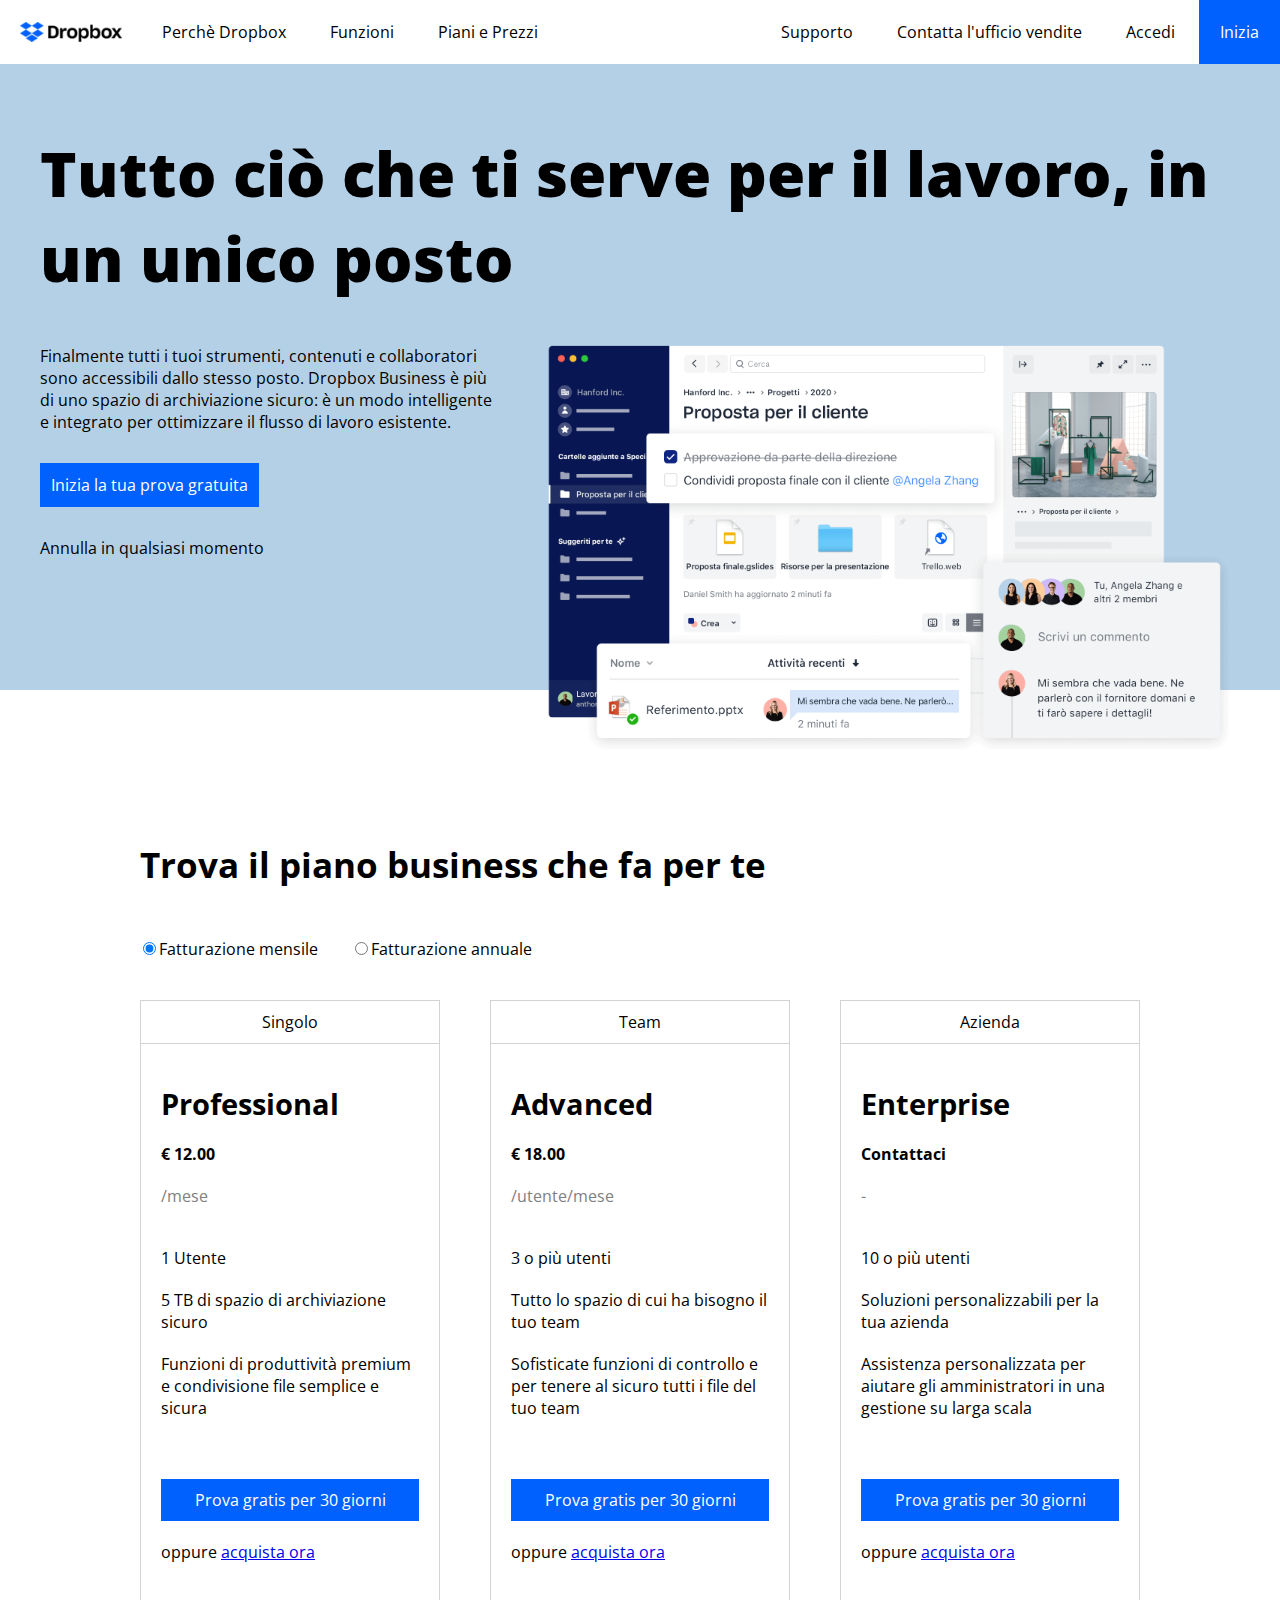
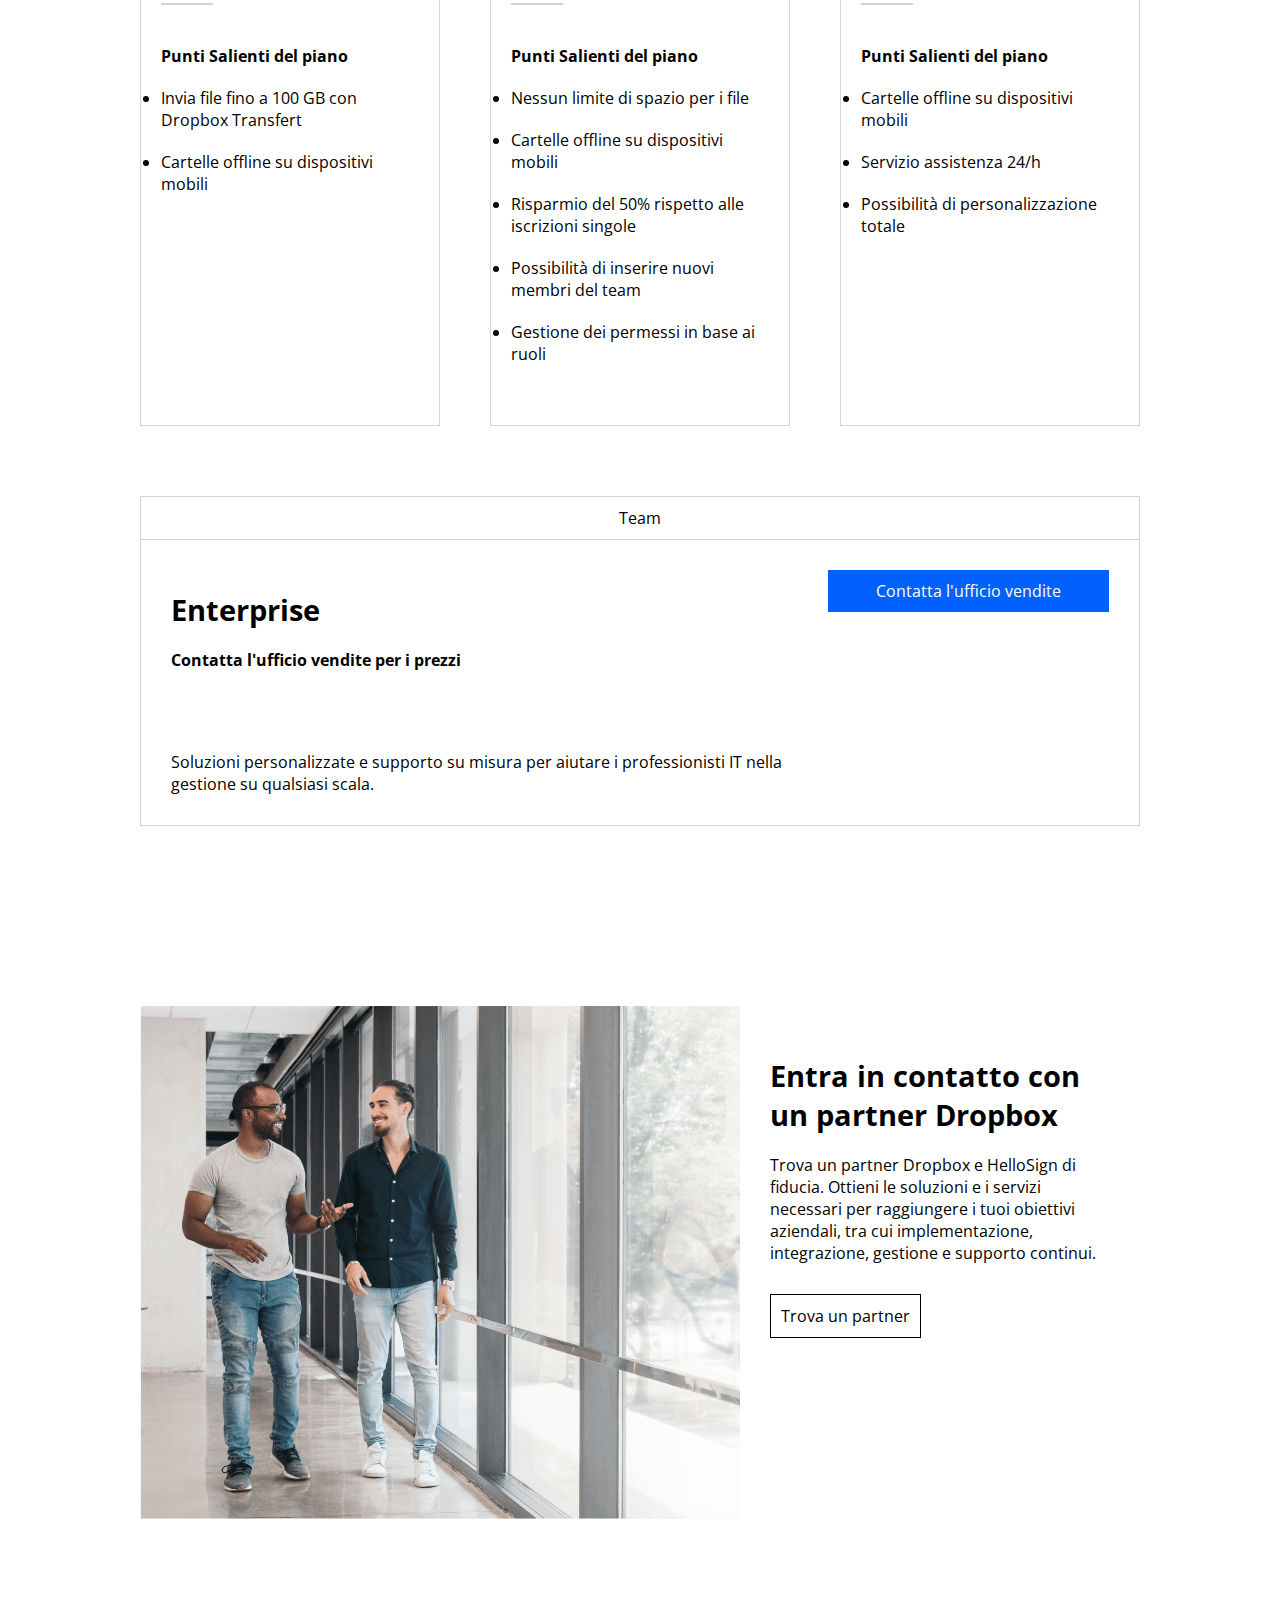
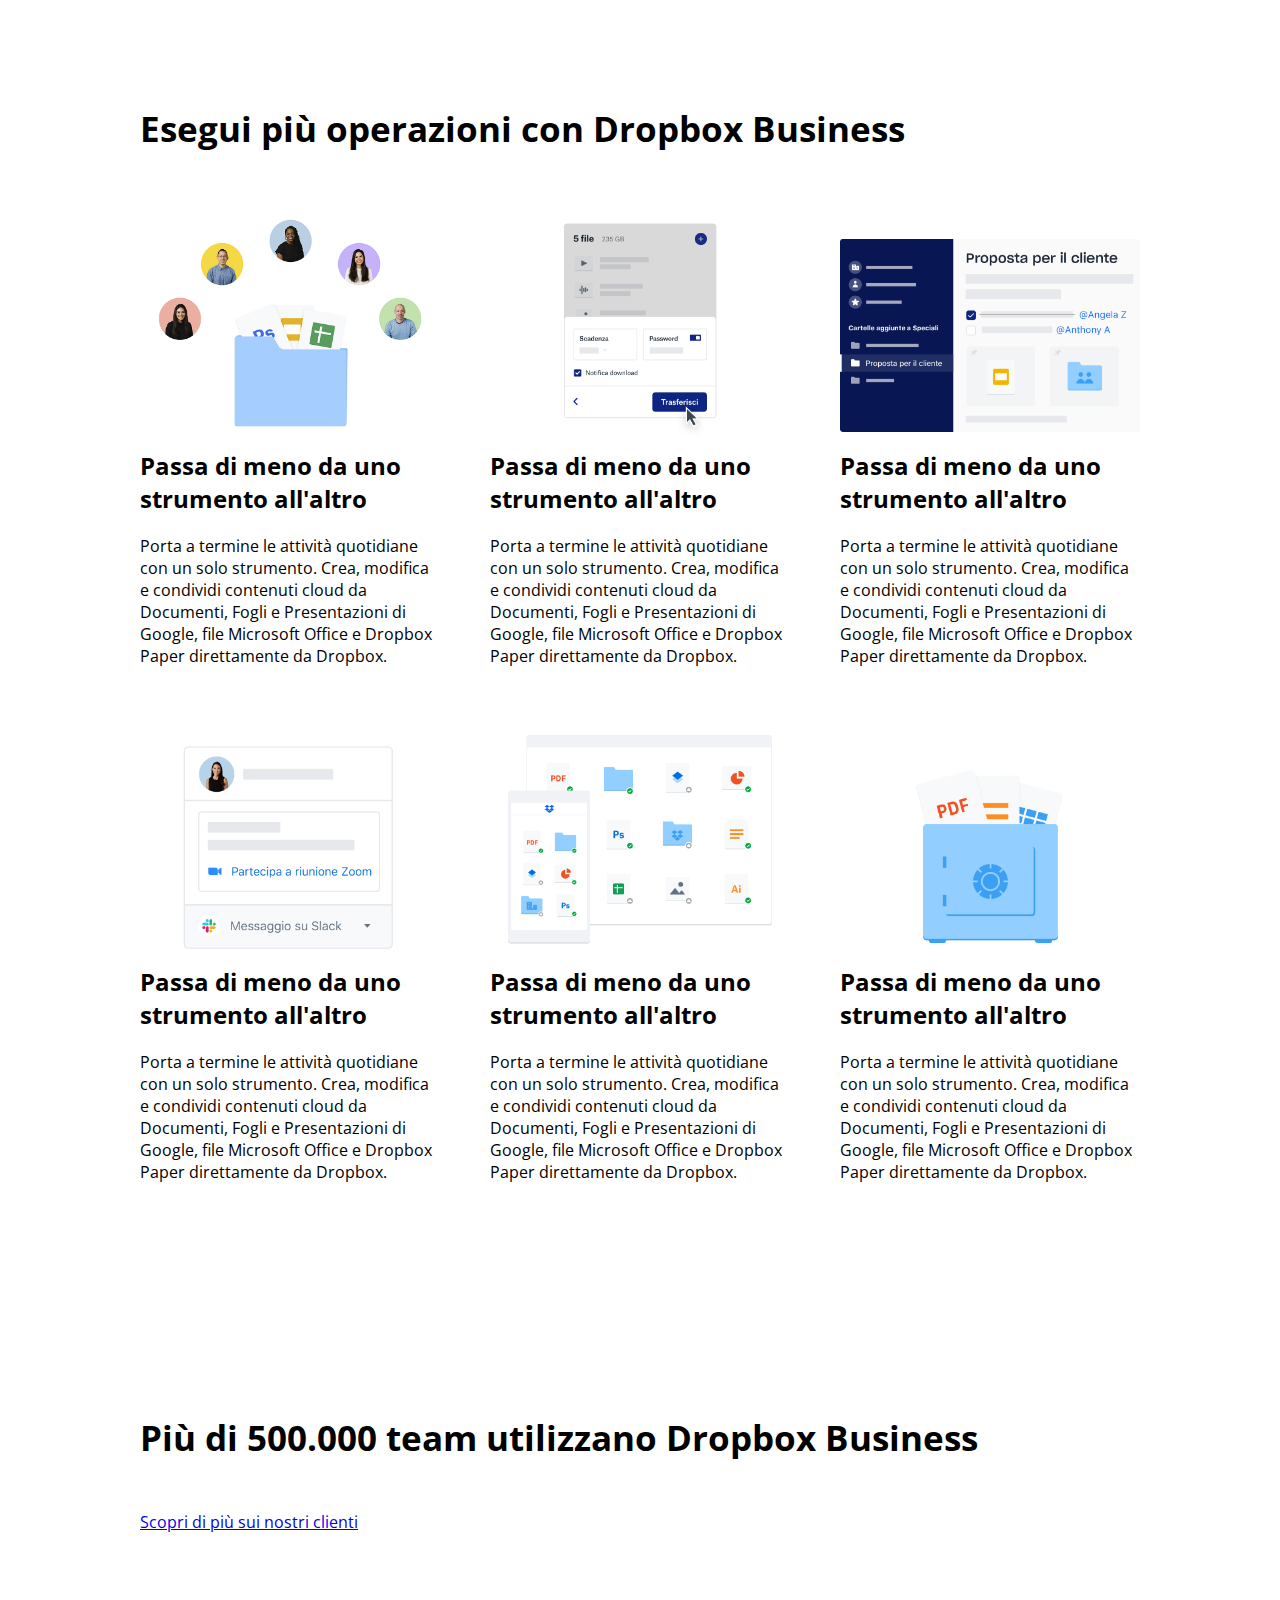
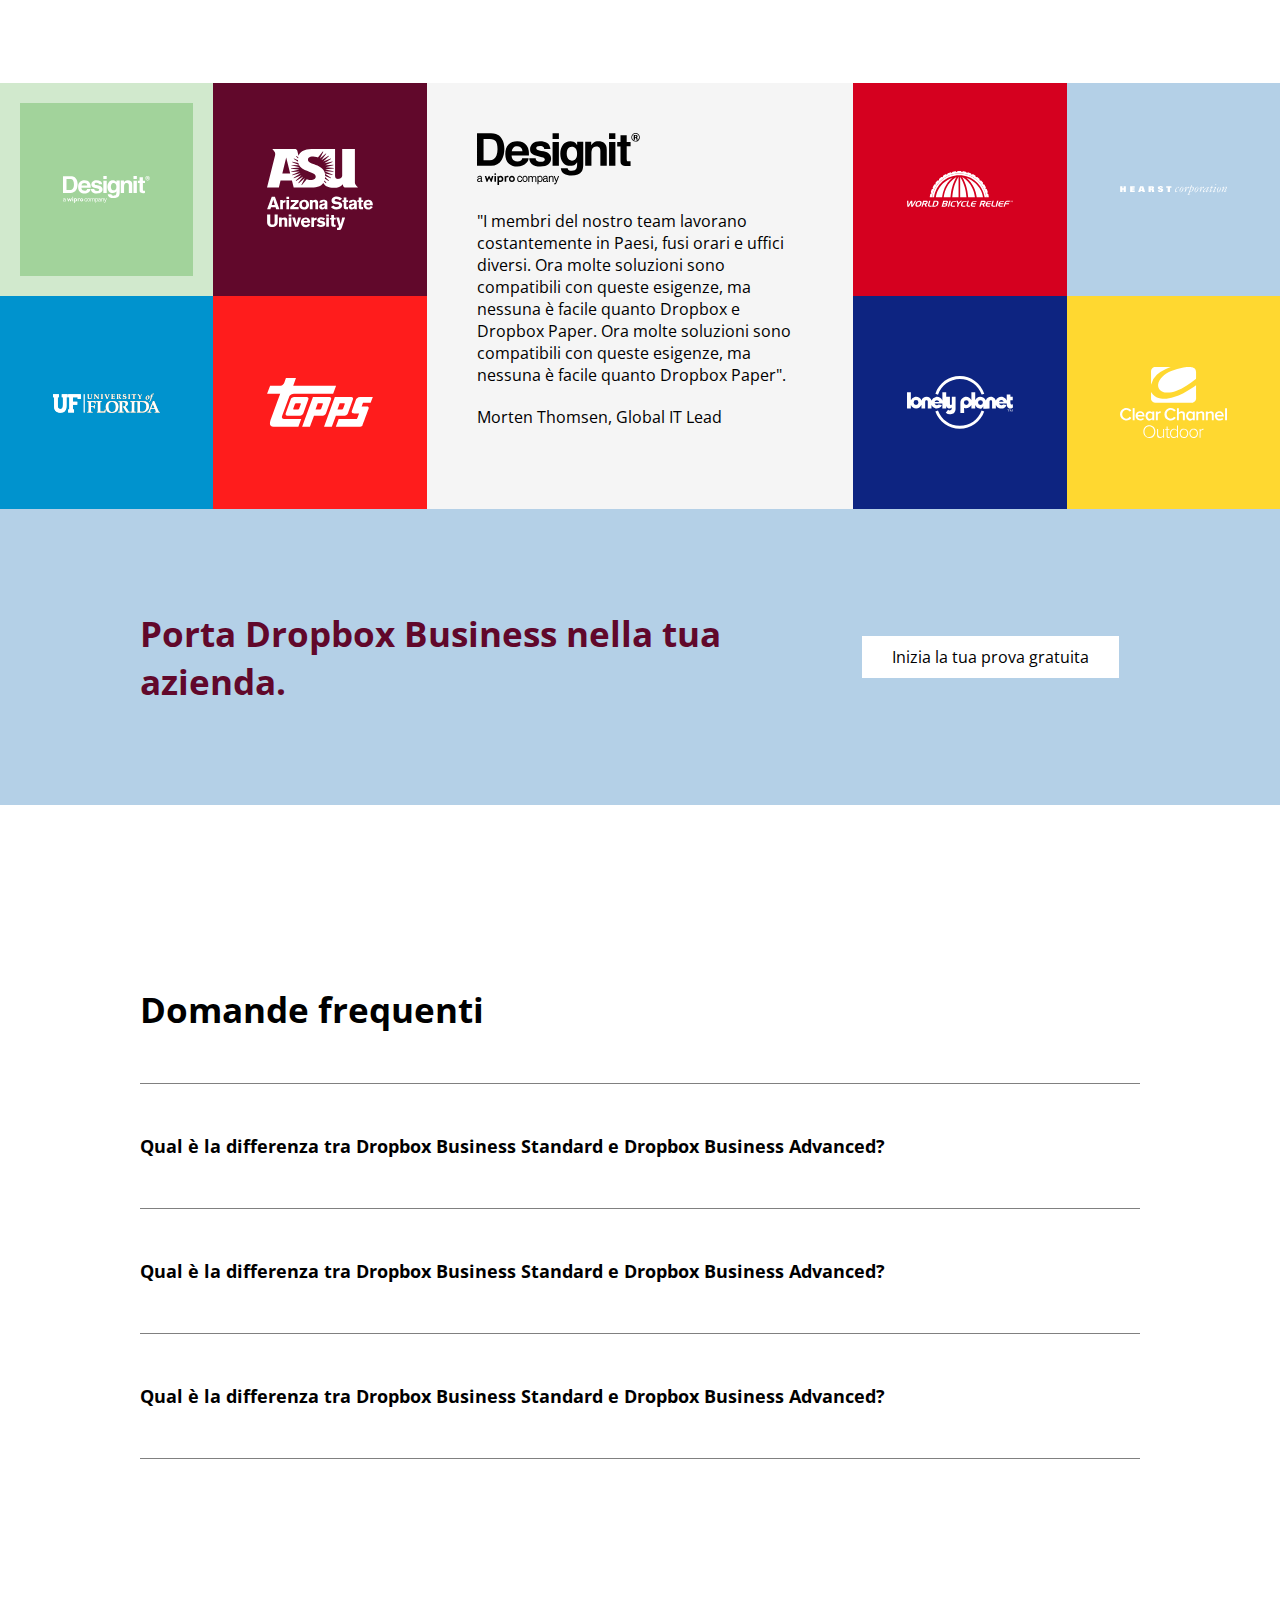
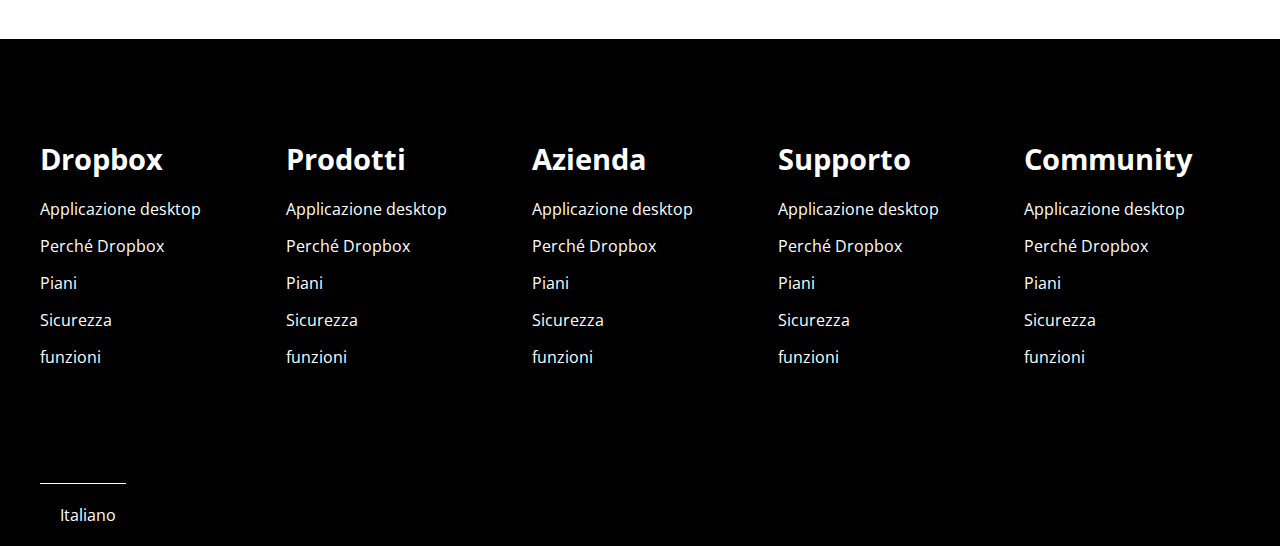
==== BONUS/index.html @ 6162ee79 "- START bonus - MAKE first nav header" ====
<!DOCTYPE html>
<html lang="en">
    <head>
        <meta charset="UTF-8">
        <meta name="viewport" content="width=device-width, initial-scale=1.0">
        <title>Tutto ciò che ti serve per il lavoro, in un unico posto | Dropbox</title>

        <!-- Google Fonts -->
        <link rel="preconnect" href="https://fonts.googleapis.com">
        <link rel="preconnect" href="https://fonts.gstatic.com" crossorigin>
        <link href="https://fonts.googleapis.com/css2?family=Open+Sans:wght@300;700;800&display=swap" rel="stylesheet">

        <!-- css -->
        <link rel="stylesheet" href="css/style.css">

        <!-- Font Awesome -->
        <link rel="stylesheet" href="https://cdnjs.cloudflare.com/ajax/libs/font-awesome/6.4.2/css/all.min.css" integrity="sha512-z3gLpd7yknf1YoNbCzqRKc4qyor8gaKU1qmn+CShxbuBusANI9QpRohGBreCFkKxLhei6S9CQXFEbbKuqLg0DA==" crossorigin="anonymous" referrerpolicy="no-referrer" />
    </head>
    <body class="debug">
        

        <header>

            <section class="top-header flex">

                <div class="left flex">
                    <div class="img_container">
                        <img src="img/logo-small.png" alt="Dropbox">
                    </div>
                    <nav>
                        <ul>
                            <li class="faq">
                                <a href="#">Perchè Dropbox</a>
                                <div class="nav_faq">
                                    <ul>
                                        <li><h5>Panoramica</h5></li>
                                        <li><a href="#">Ispirati</a></li>
                                        <li><a href="#">Cosa dicono i clienti</a></li>
                                        <li><a href="#">Integrazioni di app</a></li>
                                        <li><a href="#">Risorse</a></li>
                                    </ul>
                                </div>
                            </li>
                            <li><a href="#">Funzioni</a></li>
                            <li><a href="#">Piani e Prezzi</a></li>
                        </ul>
                    </nav>
                </div>

                <div class="right flex">
                    <nav>
                        <ul>
                            <li>
                                <a href="#">Supporto</a>
                            </li>
                            <li><a href="#">Contatta l'ufficio vendite</a></li>
                            <li><a href="#">Accedi</a></li>
                            <li><a href="#" class="button">Inizia</a></li>
                        </ul>
                    </nav>
                </div>

            </section>

            <section class="bottom-header">
                <div class="background">
                    <div class="container-large">
                        <div class="jumbotron">
                            <h1>Tutto ciò che ti serve per il lavoro, in un unico posto</h1>
                            <div class="my_row flex">

                                <div class="my_col_40">

                                    <p>
                                        Finalmente tutti i tuoi strumenti, contenuti e collaboratori sono accessibili dallo stesso posto. Dropbox Business è più di uno spazio di archiviazione sicuro: 
                                        è un modo intelligente e integrato per ottimizzare il flusso di lavoro esistente.
                                    </p>
                                    <a href="#" class="button large">Inizia la tua prova gratuita</a>
                                    <div>Annulla in qualsiasi momento</div>
                                    <a href="#section_price" class="arrow-down"><i class="fa-solid fa-arrow-down"></i></a>
                                </div>


                                <div class="my_col_60">
                                    <img src="img/jumbo.png" alt="Dropbox_free_trial">
                                </div>

                            </div>
                        </div>
                    </div>
                </div>

            </section>
        </header>

        <main>
            <div class="container-small">
                 
                <h2 id="section_price">Trova il piano business che fa per te</h2>

                <div class="input-box">
                    <span><input type="radio" id="month" name="billing" checked><label for="month">Fatturazione mensile</label></span>
                    <span><input type="radio" id="year" name="billing"><label for="year">Fatturazione annuale</label></span>
                </div>
                
                <div class="my_row flex">
                     <div class="card">
                        <div class="card-top">
                            <span><i class="fa-solid fa-user"></i> Singolo</span>
                        </div>
                        <div class="card-bottom">
                            <h3>Professional</h3>
                            <h4>€ 12.00</h4>
                            <span class="price-info">/mese</span>

                            <ul class="fa-ul">
                                <li><span class="fa-li"><i class="fa-solid fa-user"></i></span>1 Utente</li>
                                <li><span class="fa-li"><i class="fa-solid fa-folder"></i></span>5 TB di spazio di archiviazione sicuro</li>
                                <li><span class="fa-li"><i class="fa-solid fa-share-nodes"></i></span>Funzioni di produttività premium
                                    e condivisione file semplice e sicura</li>
                            </ul>

                            <div class="button-card">
                                <a href="#">Prova gratis per 30 giorni</a>
                            </div>

                            <span>oppure <a href="#">acquista ora</a></span>

                            <hr>
                            
                            <div class="list-info">
                                <h4>Punti Salienti del piano</h4>
                                <ul class="fa-ul">
                                    <li><span class="fa-li"><i class="fa-solid fa-check"></i></span>Invia file fino a 100 GB con Dropbox Transfert</li>
                                    <li><span class="fa-li"><i class="fa-solid fa-check"></i></span>Cartelle offline su dispositivi mobili</li>
                                </ul>
                            </div>
                        </div>

                     </div>

                     <div class="card">
                        <div class="card-top">
                            <span><i class="fa-solid fa-users"></i> Team</span>
                        </div>
                        <div class="card-bottom">
                            <h3>Advanced</h3>
                            <h4>€ 18.00</h4>
                            <span class="price-info">/utente/mese</span>

                            <ul class="fa-ul">
                                <li><span class="fa-li"><i class="fa-solid fa-users"></i></span>3 o più utenti</li>
                                <li><span class="fa-li"><i class="fa-solid fa-folder"></i></span>Tutto lo spazio di cui ha bisogno il tuo team</li>
                                <li><span class="fa-li"><i class="fa-solid fa-share-nodes"></i></span>Sofisticate funzioni di controllo e per tenere al sicuro tutti i file del tuo team</li>
                            </ul>

                            <div class="button-card">
                                <a href="#">Prova gratis per 30 giorni</a>
                            </div>

                            <span>oppure <a href="#">acquista ora</a></span>

                            <hr>
                            
                            <div class="list-info">
                                <h4>Punti Salienti del piano</h4>
                                <ul class="fa-ul">
                                    <li><span class="fa-li"><i class="fa-solid fa-check"></i></span>Nessun limite di spazio per i file</li>
                                    <li><span class="fa-li"><i class="fa-solid fa-check"></i></span>Cartelle offline su dispositivi mobili</li>
                                    <li><span class="fa-li"><i class="fa-solid fa-check"></i></span>Risparmio del 50% rispetto alle iscrizioni singole</li>
                                    <li><span class="fa-li"><i class="fa-solid fa-check"></i></span>Possibilità di inserire nuovi membri del team</li>
                                    <li><span class="fa-li"><i class="fa-solid fa-check"></i></span>Gestione dei permessi in base ai ruoli</li>
                                </ul>
                            </div>
                        </div>

                     </div>

                     <div class="card">
                        <div class="card-top">
                            <span><i class="fa-solid fa-building"></i> Azienda</span>
                        </div>
                        <div class="card-bottom">
                            <h3>Enterprise</h3>
                            <h4>Contattaci</h4>
                            <span class="price-info">-</span>

                            <ul class="fa-ul">
                                <li><span class="fa-li"><i class="fa-solid fa-user"></i></span>10 o più utenti</li>
                                <li><span class="fa-li"><i class="fa-solid fa-folder"></i></span>Soluzioni personalizzabili per la tua azienda</li>
                                <li><span class="fa-li"><i class="fa-solid fa-share-nodes"></i></span>Assistenza personalizzata per aiutare gli amministratori in una gestione su larga scala</li>
                            </ul>

                            <div class="button-card">
                                <a href="#">Prova gratis per 30 giorni</a>
                            </div>

                            <span>oppure <a href="#">acquista ora</a></span>

                            <hr>
                            
                            <div class="list-info">
                                <h4>Punti Salienti del piano</h4>
                                <ul class="fa-ul">
                                    <li><span class="fa-li"><i class="fa-solid fa-check"></i></span>Cartelle offline su dispositivi mobili</li>
                                    <li><span class="fa-li"><i class="fa-solid fa-check"></i></span>Servizio assistenza 24/h</li>
                                    <li><span class="fa-li"><i class="fa-solid fa-check"></i></span>Possibilità di personalizzazione totale</li>
                                </ul>
                            </div>
                        </div>

                     </div>
                </div>

                <div class="horizontal_card">
                    <div class="card-top">
                        <span><i class="fa-solid fa-building"></i> Team</span>
                    </div>
                    <div class="card-bottom flex">

                        <div class="my_col_70">
                            <h3>Enterprise</h3>
                            <h4>Contatta l'ufficio vendite per i prezzi</h4>
                            <p>
                                Soluzioni personalizzate e supporto su misura per aiutare i professionisti IT nella gestione su qualsiasi scala.
                            </p>
                        </div>

                        <div class="my_col_30">
                            <div class="button-card">
                                <a href="#">Contatta l'ufficio vendite</a>
                            </div>
                        </div>

                    </div>
                </div>
                
                <div class="my_row big flex">
                    <div class="my_col_60">
                        <img src="img/partner.png" alt="">
                    </div>

                    <div class="my_col_40">
                        <h3>Entra in contatto con un partner Dropbox</h3>
                        <p>
                            Trova un partner Dropbox e HelloSign di fiducia. Ottieni le soluzioni e i servizi necessari per raggiungere i tuoi obiettivi aziendali, tra cui implementazione, integrazione, gestione e supporto continui.
                        </p>

                        <a href="" class="button large trasparent">Trova un partner</a>
                    </div>
                </div>

                <h2>Esegui più operazioni con Dropbox Business</h2>

                <div class="card_box flex">

                    <div class="card">

                        <img src="img/business-feature-switching-tools.png" alt="">
                        <h3>Passa di meno da uno strumento all'altro</h3>
                        <p>
                            Porta a termine le attività quotidiane con un solo strumento. Crea, modifica e condividi contenuti cloud da Documenti, Fogli e Presentazioni di Google, file Microsoft Office e Dropbox Paper direttamente da Dropbox.
                        </p>

                    </div>

                    <div class="card">

                        <img src="img/business-feature-send-files-it.png" alt="">
                        <h3>Passa di meno da uno strumento all'altro</h3>
                        <p>
                            Porta a termine le attività quotidiane con un solo strumento. Crea, modifica e condividi contenuti cloud da Documenti, Fogli e Presentazioni di Google, file Microsoft Office e Dropbox Paper direttamente da Dropbox.
                        </p>

                    </div>

                    <div class="card">

                        <img src="img/business-feature-coordinate-it.png" alt="">
                        <h3>Passa di meno da uno strumento all'altro</h3>
                        <p>
                            Porta a termine le attività quotidiane con un solo strumento. Crea, modifica e condividi contenuti cloud da Documenti, Fogli e Presentazioni di Google, file Microsoft Office e Dropbox Paper direttamente da Dropbox.
                        </p>

                    </div>

                    <div class="card">

                        <img src="img/business-feature-integrations-it.png" alt="">
                        <h3>Passa di meno da uno strumento all'altro</h3>
                        <p>
                            Porta a termine le attività quotidiane con un solo strumento. Crea, modifica e condividi contenuti cloud da Documenti, Fogli e Presentazioni di Google, file Microsoft Office e Dropbox Paper direttamente da Dropbox.
                        </p>

                    </div>

                    <div class="card">

                        <img src="img/business-feature-multi-device.png" alt="">
                        <h3>Passa di meno da uno strumento all'altro</h3>
                        <p>
                            Porta a termine le attività quotidiane con un solo strumento. Crea, modifica e condividi contenuti cloud da Documenti, Fogli e Presentazioni di Google, file Microsoft Office e Dropbox Paper direttamente da Dropbox.
                        </p>

                    </div>

                    <div class="card">

                        <img src="img/business-feature-security.png" alt="">
                        <h3>Passa di meno da uno strumento all'altro</h3>
                        <p>
                            Porta a termine le attività quotidiane con un solo strumento. Crea, modifica e condividi contenuti cloud da Documenti, Fogli e Presentazioni di Google, file Microsoft Office e Dropbox Paper direttamente da Dropbox.
                        </p>

                    </div>


                </div>

                <h2>Più di 500.000 team utilizzano Dropbox Business</h2>

                <a href="#">Scopri di più sui nostri clienti</a>

            </div>

            <div class="my_row_square flex">

                <div class="flex">
                    <div class="square_1-2 flex lightgreen"><img src="img/designit.svg" alt="Designit"></div>
                    <div class="square_1-2 flex bordeaux"><img src="img/arizona_state_university.svg" alt="Arizona_State_University"></div>
                    <div class="square_1-2 flex skyblue"><img src="img/university_of_florida.svg" alt="University_of_Florida"></div>
                    <div class="square_1-2 flex orangered"><img src="img/topps.svg" alt="Topps"></div>
                </div>


                <div class="corp_info">

                    <img src="img/designit.svg" alt="Designit">
                    <p>
                        "I membri del nostro team lavorano costantemente in Paesi, fusi orari e uffici diversi. Ora molte soluzioni sono compatibili con queste esigenze, ma nessuna è facile quanto Dropbox e Dropbox Paper. Ora molte soluzioni sono compatibili con queste esigenze, ma nessuna è facile quanto Dropbox Paper".
                    </p>

                    <span>Morten Thomsen, Global IT Lead</span>

                </div>


                <div class="flex">
                    <div class="square_1-2 flex red"><img src="img/world_bicycle_relief.svg" alt="World_Bicycle_Relief"></div>
                    <div class="square_1-2 flex lightblue"><img src="img/hearst_corp.svg" alt="Hearst_corp"></div>
                    <div class="square_1-2 flex darkblue"><img src="img/lonely_planet.svg" alt="Lonely_Planet"></div>
                    <div class="square_1-2 flex yellow"><img src="img/clear_channel.svg" alt="Clear_Channel"></div>
                </div>

            </div>

            <div class="background">
                <div class="container-small">

                    <div class="my_row small flex">

                        <div class="my_col_70 flex">
                            <h2>Porta Dropbox Business nella tua azienda.</h2>
                        </div>
    
                        <div class="my_col_30 flex">
                            <div class="button-card">
                                <a href="#" class="white">Inizia la tua prova gratuita</a>
                            </div>
                        </div>

                    </div>
                        
                </div>
            </div>
            
            <div class="container-small">

                <h2>Domande frequenti</h2>

                <div class="row-box">

                     <div class="flex">
                        <h4>Qual è la differenza tra Dropbox Business Standard e Dropbox Business Advanced?</h4>
                        <a href=""><i class="fa-solid fa-chevron-down"></i></a>
                     </div>
                     <div class="flex">
                        <h4>Qual è la differenza tra Dropbox Business Standard e Dropbox Business Advanced?</h4>
                        <a href=""><i class="fa-solid fa-chevron-down"></i></a>
                     </div>
                     <div class="flex">
                        <h4>Qual è la differenza tra Dropbox Business Standard e Dropbox Business Advanced?</h4>
                        <a href=""><i class="fa-solid fa-chevron-down"></i></a>
                     </div>

                </div>
            </div>
        </main>

        <footer>
            
            <div class="container-large">
                <section class="footer-top">

                    <div class="my_row flex">

                        <div class="footer_col">

                            <h3>Dropbox</h3>
                            <nav>
                                <ul>
                                    <li><a href="">Applicazione desktop</a></li>
                                    <li><a href="">Perché Dropbox</a></li>
                                    <li><a href="">Piani</a></li>
                                    <li><a href="">Sicurezza</a></li>
                                    <li><a href="">funzioni</a></li>
                                </ul>
                            </nav>
                        </div>

                        <div class="footer_col">

                            <h3>Prodotti</h3>
                            <nav>
                                <ul>
                                    <li><a href="">Applicazione desktop</a></li>
                                    <li><a href="">Perché Dropbox</a></li>
                                    <li><a href="">Piani</a></li>
                                    <li><a href="">Sicurezza</a></li>
                                    <li><a href="">funzioni</a></li>
                                </ul>
                            </nav>
                        </div>

                        <div class="footer_col">

                            <h3>Azienda</h3>
                            <nav>
                                <ul>
                                    <li><a href="">Applicazione desktop</a></li>
                                    <li><a href="">Perché Dropbox</a></li>
                                    <li><a href="">Piani</a></li>
                                    <li><a href="">Sicurezza</a></li>
                                    <li><a href="">funzioni</a></li>
                                </ul>
                            </nav>
                        </div>

                        <div class="footer_col">

                            <h3>Supporto</h3>
                            <nav>
                                <ul>
                                    <li><a href="">Applicazione desktop</a></li>
                                    <li><a href="">Perché Dropbox</a></li>
                                    <li><a href="">Piani</a></li>
                                    <li><a href="">Sicurezza</a></li>
                                    <li><a href="">funzioni</a></li>
                                </ul>
                            </nav>
                        </div>

                        <div class="footer_col">

                            <h3>Community</h3>
                            <nav>
                                <ul>
                                    <li><a href="">Applicazione desktop</a></li>
                                    <li><a href="">Perché Dropbox</a></li>
                                    <li><a href="">Piani</a></li>
                                    <li><a href="">Sicurezza</a></li>
                                    <li><a href="">funzioni</a></li>
                                </ul>
                            </nav>
                        </div>

                    </div>

                </section>

                <section class="footer-bottom">
                    <span><i class="fa-solid fa-earth-americas"></i> Italiano <a href="#"><i class="fa-solid fa-caret-up"></i></a></span>
                </section>
            </div>
            
        </footer>

    </body>
</html>
---- BONUS/css/style.css ----
/*
    RESET 
*/

*{
    margin: 0;
    padding: 0;
    box-sizing: border-box;
}

/*
    GENERAL
*/

html{
    font-family: 'Open Sans', sans-serif;
    scroll-behavior: smooth;
}

.flex{
    display: flex;
}

.container-large{
    max-width: 1200px;
    margin: 0 auto;
}

.container-small{
    max-width: 1000px;
    margin: 0 auto;
}

.my_col_40{
    width: 40%;
}

.my_col_60{
    width: 60%;
}

.my_col_30{
    width: 30%;
}

.my_col_70{
    width: 70%;
}

.footer_col{
    width: calc(90% / 5);
}

.card{
    width: calc(90% / 3);
}

.top-header a{
    text-decoration: none;
    color: black;
}

.button{
   display: inline-block;
   padding: 3px 10px;
   background-color: #0061ff;
   border: 1px solid #0061ff; 
}

.large{
    padding: 10px 10px; 
 }

a.button{
    color: white;
    text-decoration: none;
}


h3{
    font-size: 1.8em;
}

h2{
    font-size: 1.5em;
}

.button-card{
    text-align: center;
}

.button-card > a{
    color: white;
    padding: 10px 10px;
    display: inline-block;
    text-decoration: none;
    background-color: #0061ff;
    width: 100%;
}

.button-card > .white{
    color: black;
    padding: 10px 30px;
    display: inline-block;
    text-decoration: none;
    background-color: white;
    width: 100%;
}

.button.large.trasparent{
   background-color: transparent;
   border: 1px solid black;
   color: black;
}

.square_1-2{
    width: 50%;
    height: 50%;
}

.bordeaux{
    background-color: #61082b;
}

.lightgreen{
    background-color: #a2d39b;
}

.orangered{
    background-color: #ff1c1c;
}

.skyblue{
    background-color: #0093ce;
}

.red{
    background-color: #d5001f;
}

.lightblue{
    background-color: #b4d0e7;
}

.darkblue{
    background-color: #0d2481;
}

.yellow{
    background-color: #ffd830;
}
/*
    HEADER
*/


/* TOP HEADER */

.top-header{
    position: fixed;
    top: 0;
    left: 0;
    right: 0;
    z-index: 3;
    background-color: white;
    display: flex;
    justify-content: space-between;
}

.top-header > *{
    align-items: center;
}

.top-header > .left > .img_container, .top-header > .left a, .top-header > .right a{
    padding: 20px 20px;
}

.left  ul > li, .right  ul > li, .left  ul > li > a, .right  ul > li > a{
    display: inline-block;
}

.top-header ul{
    list-style: none;
}

.top-header .left > .img_container > img{
    height: 20px;
    display: block;
}

.top-header .right{
    justify-content: flex-end;
}


/* BONUS */

.top-header > .left > nav > ul > li, .top-header > .right > nav > ul > li{
    position: relative;
}

.top-header > .left > nav > ul > li:hover, .top-header > .right > nav > ul > li:hover{
    background-color: #f2eee8;
}

.top-header .faq > .nav_faq{
    display: none;
    position: absolute;
    top: 100%;
    min-height: 80px;
    min-width: 100%;
    background-color: #f2eee8;
    padding: 20px 8px;
    z-index: 2;
}

.top-header .faq > .nav_faq li{
    display: block;
}

.top-header .nav_faq:hover{
    display: block;
}

.top-header .faq:hover .nav_faq{
    display: block;
    animation: opacity 0.2s ease-in-out;
}

@keyframes opacity{
    0%{
        filter: opacity(0);
    }
    100%{
        filter: opacity(1);
    }
}

.top-header .faq > .nav_faq li > a{
    display: inline-block;
    text-decoration: none;
    padding: 5px 0;
    color: black;
    font-size: 0.8em;
}





/* BOTTOM HEADER */

.bottom-header{
    margin-top: 60px;
}

.bottom-header > .background{
    background-color: #b4d0e7;
    padding-bottom: 15px;
}

header > .bottom-header .jumbotron{
    padding-top: 70px;
}

.bottom-header .jumbotron h1{
    font-size: 3.9em;
    font-weight: 800;
}

.bottom-header .my_col_40{
    padding: 0 20px 10px 0;
    position: relative;
}

.bottom-header .my_col_40 > .button{
    margin: 30px 0; 
}

.bottom-header .my_col_40 > .arrow-down{
    position: absolute;
    left: 0;
    bottom: 75px;
    font-size: 2.8em;
    font-weight: bolder;
    color: black;
    text-decoration: none;
}

.my_col_60 > img{
    width: 100%;
}

.debug .bottom-header .my_row{
    position: relative;
    top: 80px;
    margin-top: -35px;
}


/*
    MAIN 
*/

main{
    padding-top: 150px;
}

main h2{
    font-size: 2.2em;
    font-weight: 700;
    margin-bottom: 50px;
}

main .input-box input{
    margin: 3px;
}

main .input-box > span > input, main .input-box > span > label{
    cursor: pointer;
}

main .input-box span:last-child{
    margin-left: 30px;
}

main .my_row{
    justify-content: space-between;
    margin-top: 40px;
    flex-wrap: wrap;
}

main .my_row > .card{
    border: 1px solid lightgray;
}

.card-top{
    text-align: center;
    padding: 10px 0;
    border-bottom: 1px solid lightgray;
}

.card > .card-bottom{
    padding: 40px 20px;
}


.card > .card-bottom > h3, .card > .card-bottom > h4{
    margin-bottom: 20px;
}

.card > .card-bottom > .price-info{
    color: gray;
}

.card > .card-bottom > ul{
    --fa-li-margin: 1.5em;
    margin-top: 40px;
}

.card .card-bottom > ul > li{
    display: inline-block;
    margin-bottom: 20px;
}

.card .card-bottom > .button-card{
    margin-top: 40px;
    margin-bottom: 20px;
}

.card .card-bottom > hr{
    width: 20%;
    margin-top: 40px;
    margin-bottom: 40px;
    border: 1px solid lightgrey;
}

.card-bottom > .list-info > h4{
    margin-bottom: 20px;
}

.card .card-bottom > .list-info .fa-ul{
    --fa-li-margin: 1.5em;
}

.card .card-bottom > .list-info li{
    margin-bottom: 20px;
}

.card .card-bottom > .list-info li i{
    color: #0061ff;
}

.horizontal_card{
    width: 100%;
    margin-top: 70px;
    border: 1px solid lightgrey;
}

.horizontal_card > .card-bottom{
    padding: 30px;
}

.horizontal_card > .card-bottom h3{
    margin-bottom: 20px;
}

.horizontal_card > .card-bottom h4{
    margin-bottom: 80px;
}

.horizontal_card > .card-bottom > .my_col_70{
    padding-top: 20px;
}

main .my_row.big{
    margin: 180px 0;
}

main .my_row > .my_col_40{
    padding: 50px 30px 0 30px;
}

main .my_row > .my_col_40 > h3{
    margin-bottom: 20px;
}

main .my_row > .my_col_40 > p{
    margin-bottom: 30px;
}

.card_box{
    justify-content: space-between;
    flex-wrap: wrap;
    margin-bottom: 180px;
}

.card_box > .card{
    margin-bottom: 50px;
}

.card_box > .card > img{
    width: 100%;
}

.card_box > .card > h3{
    font-size: 1.5em;
    margin-bottom: 20px;
}

.my_row_square{
    height: calc(100vw / 3);
    margin-top: 150px;
}

.my_row_square > *{
    width: calc(100% / 3);
    flex-wrap: wrap;
}

.my_row_square .square_1-2{
    justify-content: center;
    align-items: center;
    cursor: pointer;
}

.my_row_square .square_1-2 > img{
    width: 50%;
    filter: invert(100%);
}

.square_1-2{
    transition-duration: 1s;
    transition-delay: 0.12s;
}

.square_1-2:hover{
    transform: scale(0.8);
    border-radius: 40px;
}

.my_row_square > .corp_info{
    background-color: #f5f5f5;
    padding: 50px;
}

.my_row_square > .corp_info > img{
    width: 50%;
}

.my_row_square > .corp_info > p{
    margin: 20px 0;
}

.my_row_square > div:first-child > .lightgreen{
    border: 20px solid #d1e9cd;
}


main > .background{
    background-color: #b4d0e7;
    margin-bottom: 180px;
}

.my_row.small{
    margin: 0;
    padding: 100px 0;
}

.my_row.small > *{
    align-items: center;
    justify-content: center;
}

.my_row.small h2{
    margin: 0;
    color: #61082b;
}

.row-box{
    border-top: 1px solid gray;
    border-bottom: 1px solid gray;
    margin-bottom: 180px;
}

.row-box > div:nth-child(2){
    border-top: 1px solid gray;
    border-bottom: 1px solid gray;
}

.row-box > *{
    justify-content: space-between;
    align-items: center;
    padding: 50px 0;
}

.row-box h4{
    font-size: 1.1em;
}

.row-box a{
    color: black;
    text-decoration: none;
    font-size: small;
    padding: 5px;
}

/*
    FOOTER
*/

footer{
    background-color: black;
    padding-top: 100px;
}

footer *{
    color: white;
}

footer .footer-top{
    padding-bottom: 100px;
}

.footer-top > .my_row{
    justify-content: space-between;
}

.footer-top h3{
    margin-bottom: 20px;
}

.footer-top ul{
    list-style: none;
}

.footer-top ul a{
    text-decoration: none;
}

.footer-top ul > li{
    padding-bottom: 15px;
}

.footer-bottom > span{
    display: inline-block;
    padding: 20px 10px;
    border-top: 1px solid white;
}

.footer-bottom > span > a{
    font-size: 0.8em;
}

.footer-bottom > span > i{
    padding: 0 5px;
}











/*
    DEBUG
*/

/* .footer-top .my_col_1-6{
    border: 1px dashed white;
} */

/* .footer-top > .my_row{
    min-height: 300px;
    border: 1px dashed white;
} */

/* .debug .row-box{
    min-height: 400px;
} */

/* .my_row.small{
    min-height: 500px;
} */

/* .my_row_square > div > *{
    border: 1px dashed blue;
} */

/* .my_row_square > *{
    border: 1px dashed black;
} */

/* .my_row_square{
    border: 1px dashed red;
} */

/* .card_box > .card{
    border: 1px dashed black;
    margin-bottom: 50px;
} */

/* .card_box{
    min-height: 800px;
    border: 1px dashed red;
} */

/* .debug .horizontal_card .my_col_70, .debug .horizontal_card .my_col_30{
    border: 1px dashed red;
} */

/* .horizontal_card .card-bottom{
    min-height: 300px;
} */

/* .debug .horizontal_card{
    min-height: 300px;
    border: 1px dashed black;
} */


/* .debug .card > .card-top{
    border-bottom: 1px dashed black;
} */

/*  .debug > main .my_row{
    border: 1px dashed black;
    min-height: 800px; 
} */

/* .debug > main .card{
    border: 1px dashed red;
} */

/* .debug .top-header{
    min-height: 80px;
    border: 1px dashed red;
}

.debug .top-header > *{
    border: 0.5px solid black;
} */

/* .debug .background{
    min-height: 600px;
} */

/* .debug .bottom-header .jumbotron{
    border: 1px dashed black;
} */

/* .debug .bottom-header .my_row{
    /* min-height: 300px;
    border: 1px dashed red; 
} */

/* .debug .bottom-header .my_row > .my_col_40{
    background-color: blue;
} */

/* .debug .bottom-header .my_row > .my_col_60{
    background-color: red;
} */
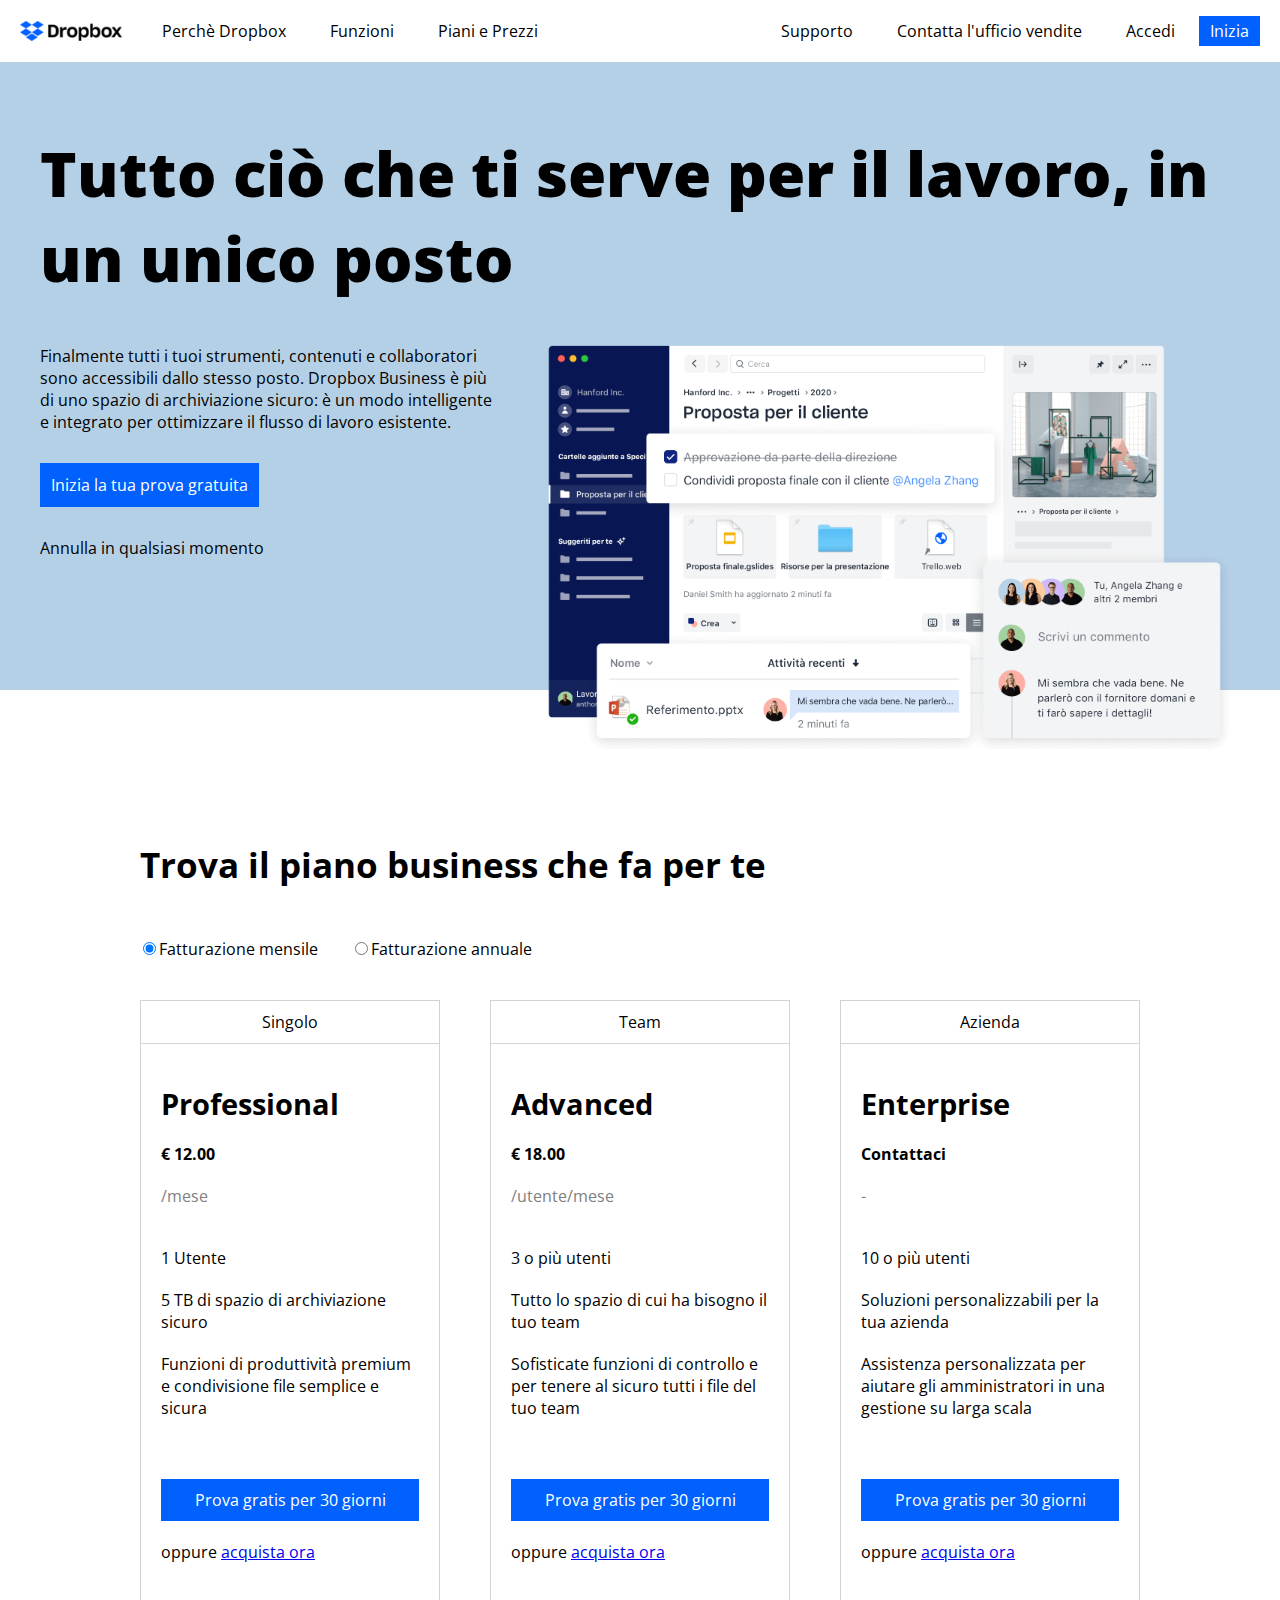
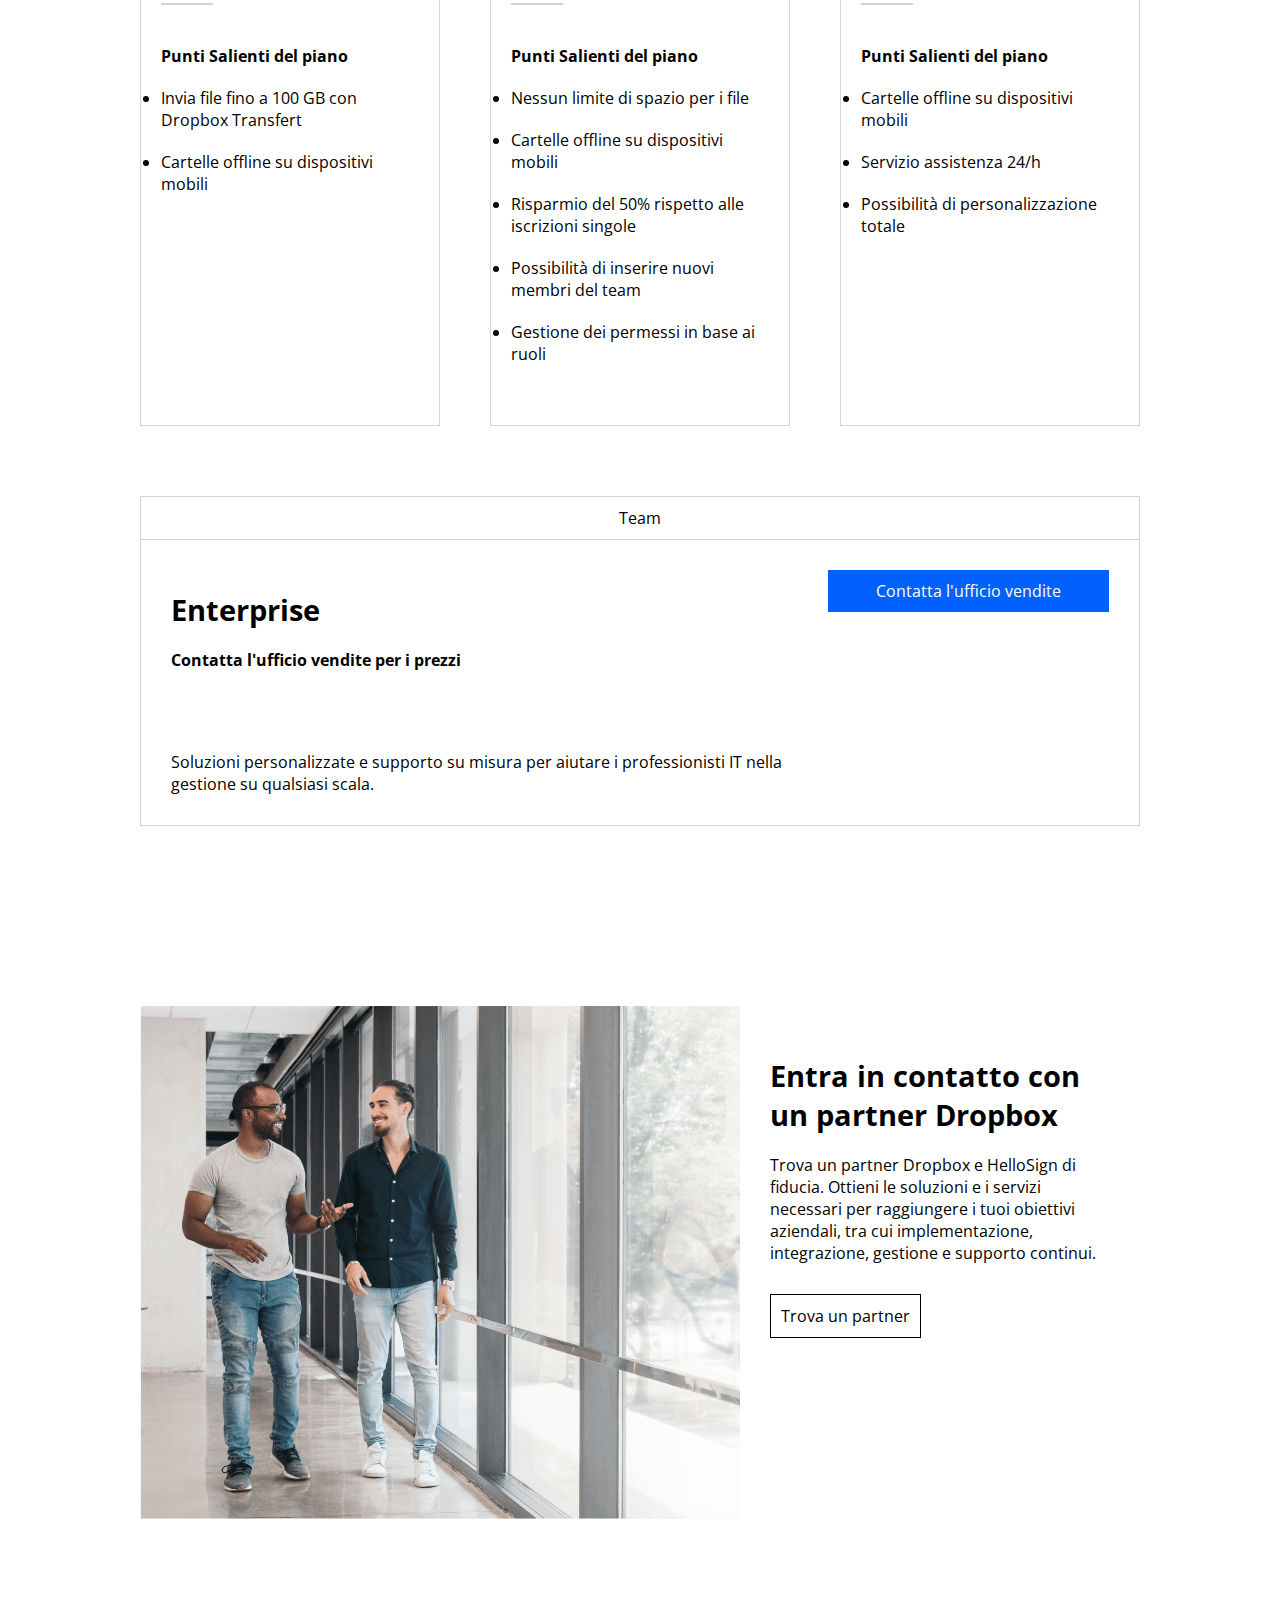
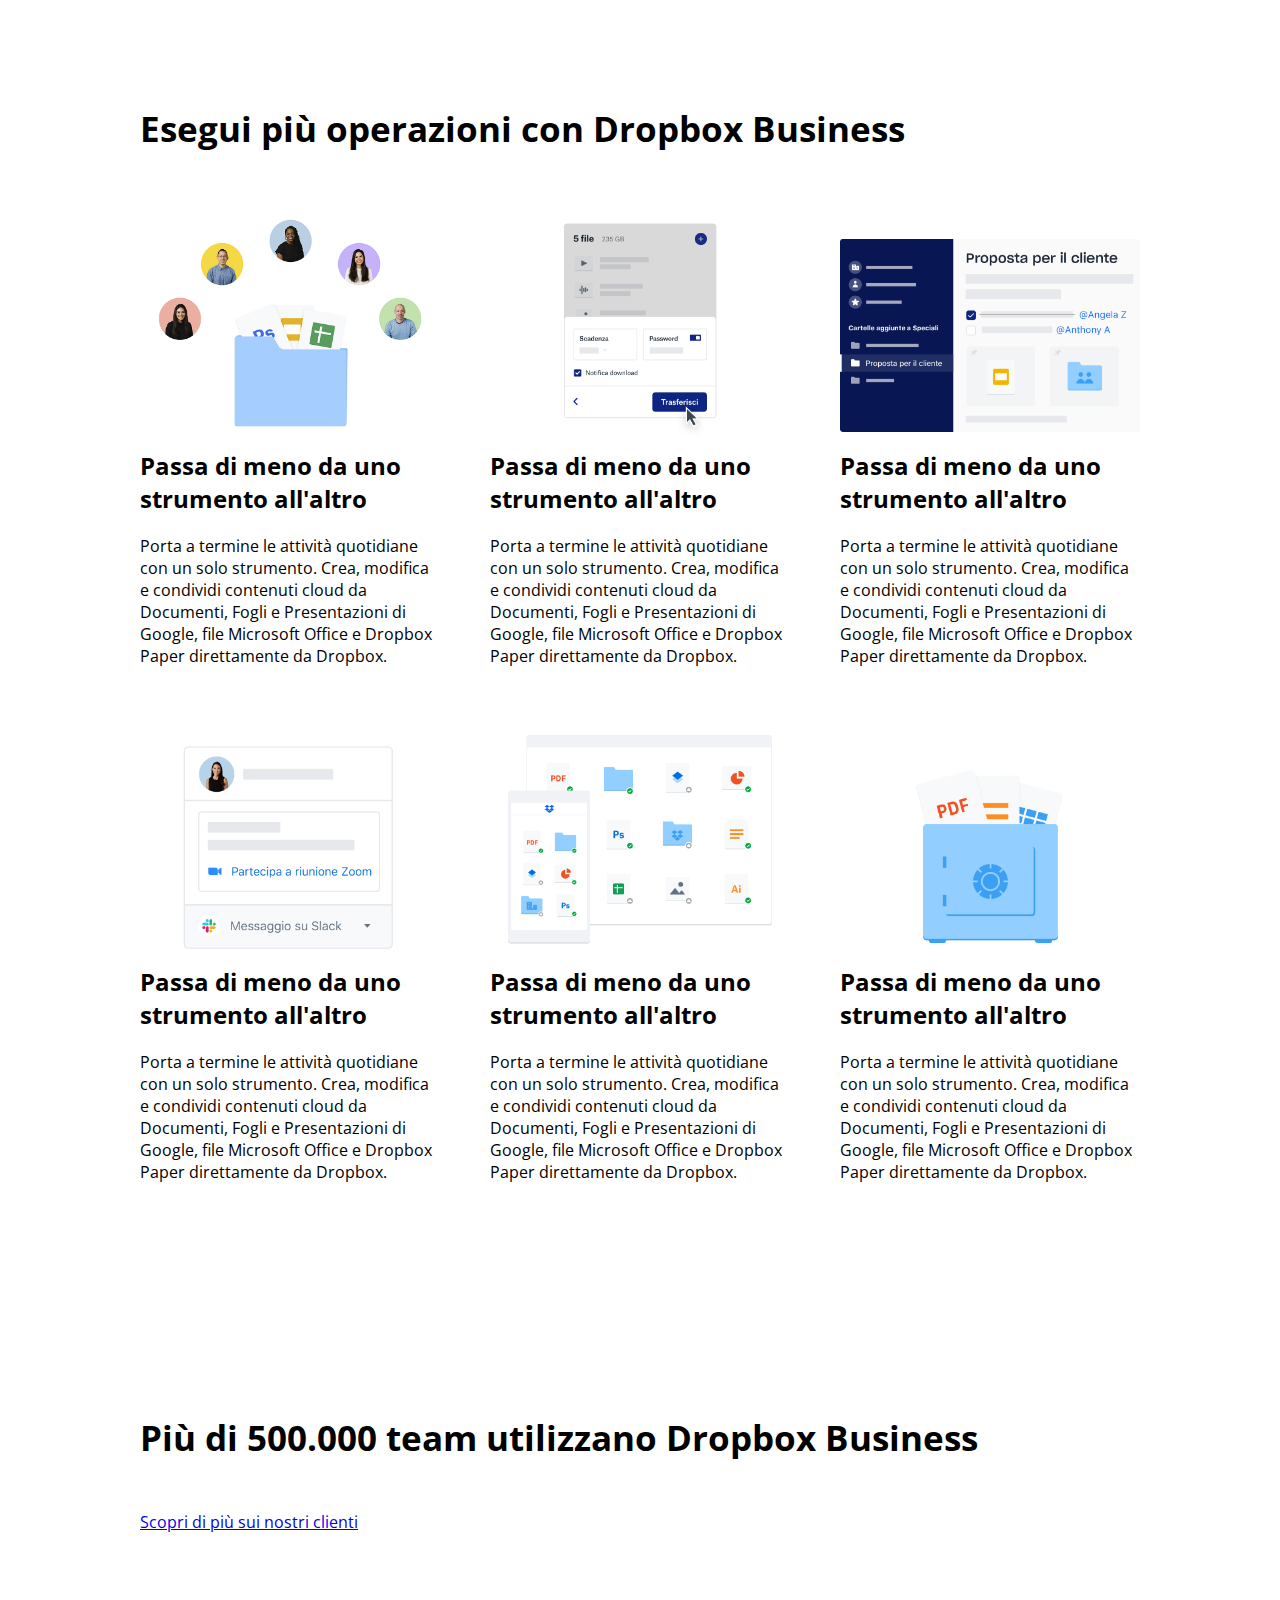
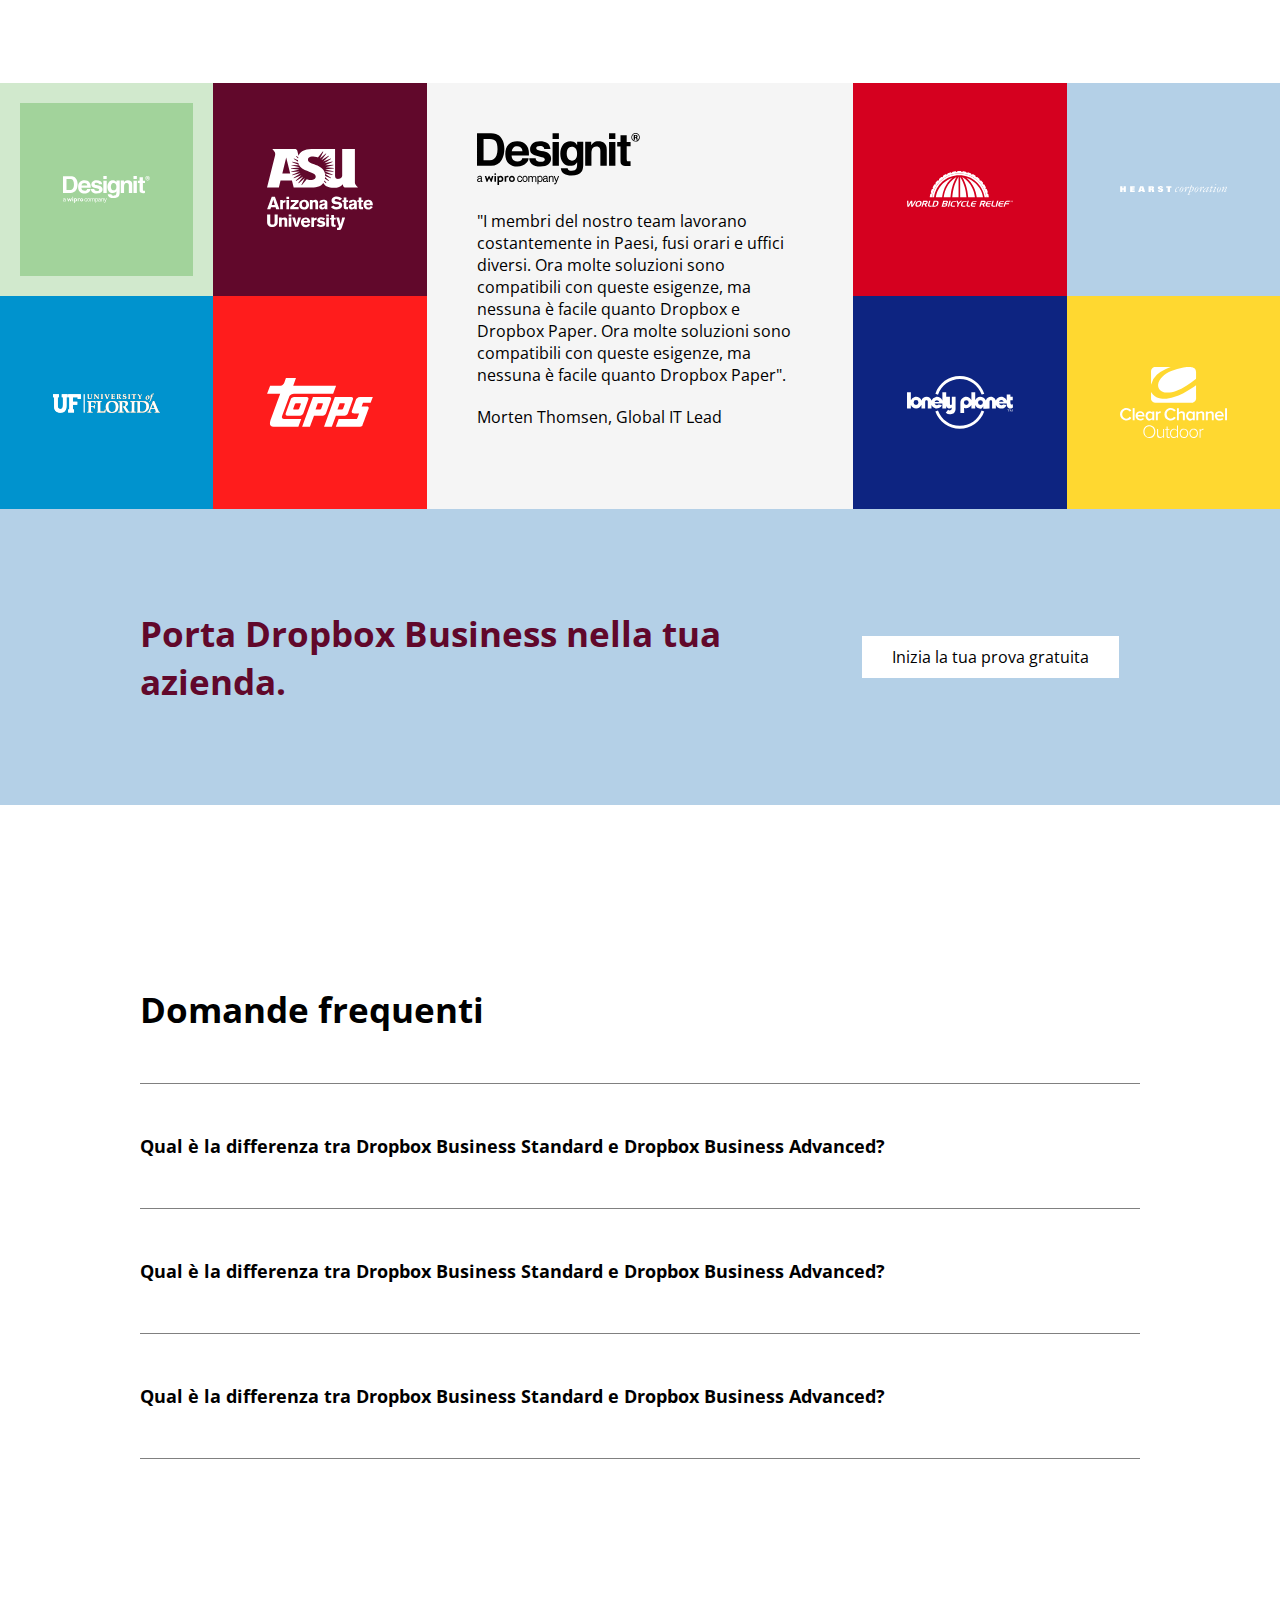
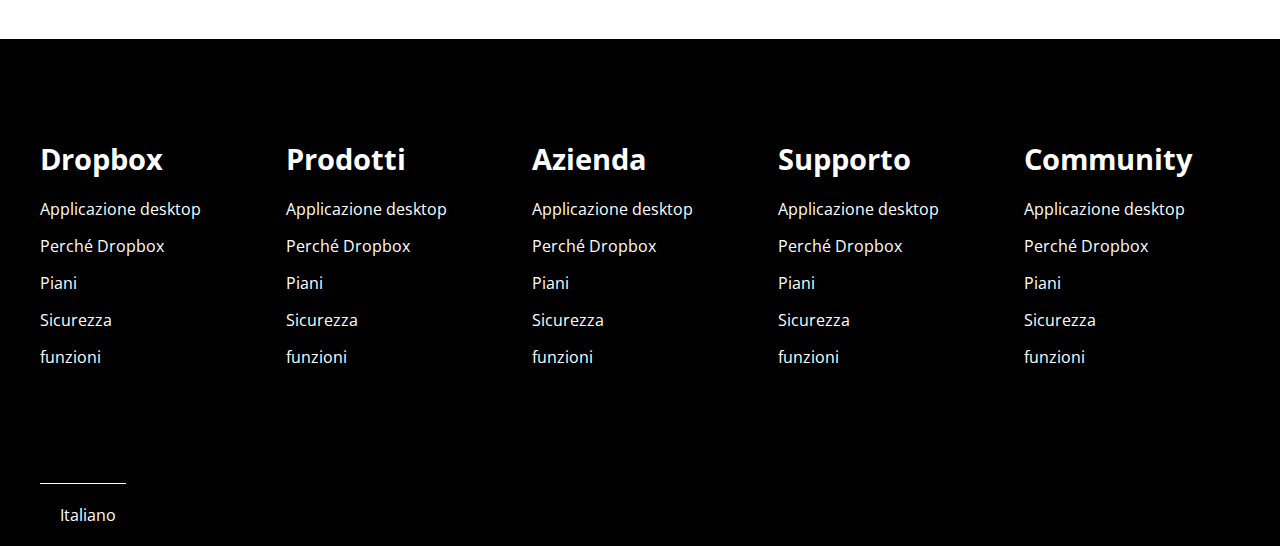
==== commit 64099a0f: "- EDIT dropdown FAQ" ====
--- a/BONUS/index.html
+++ b/BONUS/index.html
@@ -29,9 +29,9 @@
                     </div>
                     <nav>
                         <ul>
-                            <li class="faq">
+                            <li class="info_box">
                                 <a href="#">Perchè Dropbox</a>
-                                <div class="nav_faq">
+                                <div class="nav_info">
                                     <ul>
                                         <li><h5>Panoramica</h5></li>
                                         <li><a href="#">Ispirati</a></li>
@@ -41,8 +41,30 @@
                                     </ul>
                                 </div>
                             </li>
-                            <li><a href="#">Funzioni</a></li>
-                            <li><a href="#">Piani e Prezzi</a></li>
+                            <li class="info_box">
+                                <a href="#">Funzioni</a>
+                                <div class="nav_info">
+                                    <ul>
+                                        <li><h5>Panoramica</h5></li>
+                                        <li><a href="#">Ispirati</a></li>
+                                        <li><a href="#">Cosa dicono i clienti</a></li>
+                                        <li><a href="#">Integrazioni di app</a></li>
+                                        <li><a href="#">Risorse</a></li>
+                                    </ul>
+                                </div>
+                            </li>
+                            <li class="info_box">
+                                <a href="#">Piani e Prezzi</a>
+                                <div class="nav_info">
+                                    <ul>
+                                        <li><h5>Panoramica</h5></li>
+                                        <li><a href="#">Ispirati</a></li>
+                                        <li><a href="#">Cosa dicono i clienti</a></li>
+                                        <li><a href="#">Integrazioni di app</a></li>
+                                        <li><a href="#">Risorse</a></li>
+                                    </ul>
+                                </div>
+                            </li>
                         </ul>
                     </nav>
                 </div>
@@ -50,11 +72,31 @@
                 <div class="right flex">
                     <nav>
                         <ul>
-                            <li>
+                            <li class="info_box">
                                 <a href="#">Supporto</a>
+                                <div class="nav_info">
+                                    <ul>
+                                        <li><h5>Panoramica</h5></li>
+                                        <li><a href="#">Ispirati</a></li>
+                                        <li><a href="#">Cosa dicono i clienti</a></li>
+                                        <li><a href="#">Integrazioni di app</a></li>
+                                        <li><a href="#">Risorse</a></li>
+                                    </ul>
+                                </div>
                             </li>
-                            <li><a href="#">Contatta l'ufficio vendite</a></li>
-                            <li><a href="#">Accedi</a></li>
+                            <li class="info_box">
+                                <a href="#">Contatta l'ufficio vendite</a>
+                                <div class="nav_info">
+                                    <ul>
+                                        <li><h5>Panoramica</h5></li>
+                                        <li><a href="#">Ispirati</a></li>
+                                        <li><a href="#">Cosa dicono i clienti</a></li>
+                                        <li><a href="#">Integrazioni di app</a></li>
+                                        <li><a href="#">Risorse</a></li>
+                                    </ul>
+                                </div>
+                            </li>
+                            <li id="login"><a href="#">Accedi</a></li>
                             <li><a href="#" class="button">Inizia</a></li>
                         </ul>
                     </nav>
@@ -380,18 +422,37 @@
 
                 <div class="row-box">
 
-                     <div class="flex">
-                        <h4>Qual è la differenza tra Dropbox Business Standard e Dropbox Business Advanced?</h4>
-                        <a href=""><i class="fa-solid fa-chevron-down"></i></a>
-                     </div>
-                     <div class="flex">
-                        <h4>Qual è la differenza tra Dropbox Business Standard e Dropbox Business Advanced?</h4>
-                        <a href=""><i class="fa-solid fa-chevron-down"></i></a>
-                     </div>
-                     <div class="flex">
-                        <h4>Qual è la differenza tra Dropbox Business Standard e Dropbox Business Advanced?</h4>
-                        <a href=""><i class="fa-solid fa-chevron-down"></i></a>
-                     </div>
+                    <details>
+                        <summary>
+                            <div class="row flex">
+                                <h4>Qual è la differenza tra Dropbox Business Standard e Dropbox Business Advanced?</h4>
+                                <i class="fa-solid fa-chevron-down"></i>
+                             </div>
+                        </summary>
+                        <span class="summary_content">Lorem ipsum dolor sit amet consectetur adipisicing elit. Rem ad architecto dicta? Eligendi sunt aspernatur obcaecati. Temporibus cupiditate ullam provident repellendus amet, et blanditiis quo, nam nisi eveniet deleniti nobis?</span>
+                    </details>
+                    
+
+                    <details>
+                        <summary>
+                            <div class="row flex">
+                                <h4>Qual è la differenza tra Dropbox Business Standard e Dropbox Business Advanced?</h4>
+                                <i class="fa-solid fa-chevron-down"></i>
+                             </div>
+                        </summary>
+                        <span class="summary_content">Lorem ipsum dolor sit amet consectetur adipisicing elit. Rem ad architecto dicta? Eligendi sunt aspernatur obcaecati. Temporibus cupiditate ullam provident repellendus amet, et blanditiis quo, nam nisi eveniet deleniti nobis?</span>
+                    </details>
+
+
+                     <details>
+                        <summary>
+                            <div class="row flex">
+                                <h4>Qual è la differenza tra Dropbox Business Standard e Dropbox Business Advanced?</h4>
+                                <i class="fa-solid fa-chevron-down"></i>
+                             </div>
+                        </summary>
+                        <span class="summary_content">Lorem ipsum dolor sit amet consectetur adipisicing elit. Rem ad architecto dicta? Eligendi sunt aspernatur obcaecati. Temporibus cupiditate ullam provident repellendus amet, et blanditiis quo, nam nisi eveniet deleniti nobis?</span>
+                    </details>
 
                 </div>
             </div>
--- a/BONUS/css/style.css
+++ b/BONUS/css/style.css
@@ -166,14 +166,19 @@
     background-color: white;
     display: flex;
     justify-content: space-between;
+    padding: 0 20px;
 }
 
 .top-header > *{
     align-items: center;
 }
 
-.top-header > .left > .img_container, .top-header > .left a, .top-header > .right a{
+ .top-header > .left a, .top-header > .right a:not(.button){
     padding: 20px 20px;
+}
+
+.top-header .img_container{
+    padding: 0 20px 0 0;
 }
 
 .left  ul > li, .right  ul > li, .left  ul > li > a, .right  ul > li > a{
@@ -204,29 +209,27 @@
     background-color: #f2eee8;
 }
 
-.top-header .faq > .nav_faq{
+.top-header .info_box > .nav_info{
     display: none;
     position: absolute;
     top: 100%;
-    min-height: 80px;
-    min-width: 100%;
+    width: calc(100% + 80px);
     background-color: #f2eee8;
-    padding: 20px 8px;
-    z-index: 2;
-}
-
-.top-header .faq > .nav_faq li{
+    padding: 30px 40px 30px 20px;
+} 
+
+.top-header .info_box > .nav_info li{
     display: block;
-}
-
-.top-header .nav_faq:hover{
+} 
+
+.top-header .nav_info:hover{
     display: block;
-}
-
-.top-header .faq:hover .nav_faq{
+} 
+
+.top-header .info_box:hover .nav_info{
     display: block;
-    animation: opacity 0.2s ease-in-out;
-}
+    animation: opacity 0.1s ease-in-out;
+} 
 
 @keyframes opacity{
     0%{
@@ -237,7 +240,7 @@
     }
 }
 
-.top-header .faq > .nav_faq li > a{
+.top-header .info_box > .nav_info li > a{
     display: inline-block;
     text-decoration: none;
     padding: 5px 0;
@@ -246,7 +249,34 @@
 }
 
 
-
+summary{
+    list-style: none;
+    cursor: pointer;
+}
+
+
+
+details[open] .row > i { 
+    animation: rotate 0.3s;
+    transform: rotate(180deg);
+}
+
+details[open] h4, details[open] .row > i{
+    margin-bottom: 20px;
+}
+
+.row{
+    justify-content: space-between;
+}
+
+@keyframes rotate{
+    0%{
+        transform: rotate(0deg);
+    }
+    100%{
+        transform: rotate(180deg);
+    }
+}
 
 
 /* BOTTOM HEADER */
@@ -524,7 +554,7 @@
     margin-bottom: 180px;
 }
 
-.row-box > div:nth-child(2){
+.row-box > details:nth-child(2){
     border-top: 1px solid gray;
     border-bottom: 1px solid gray;
 }
